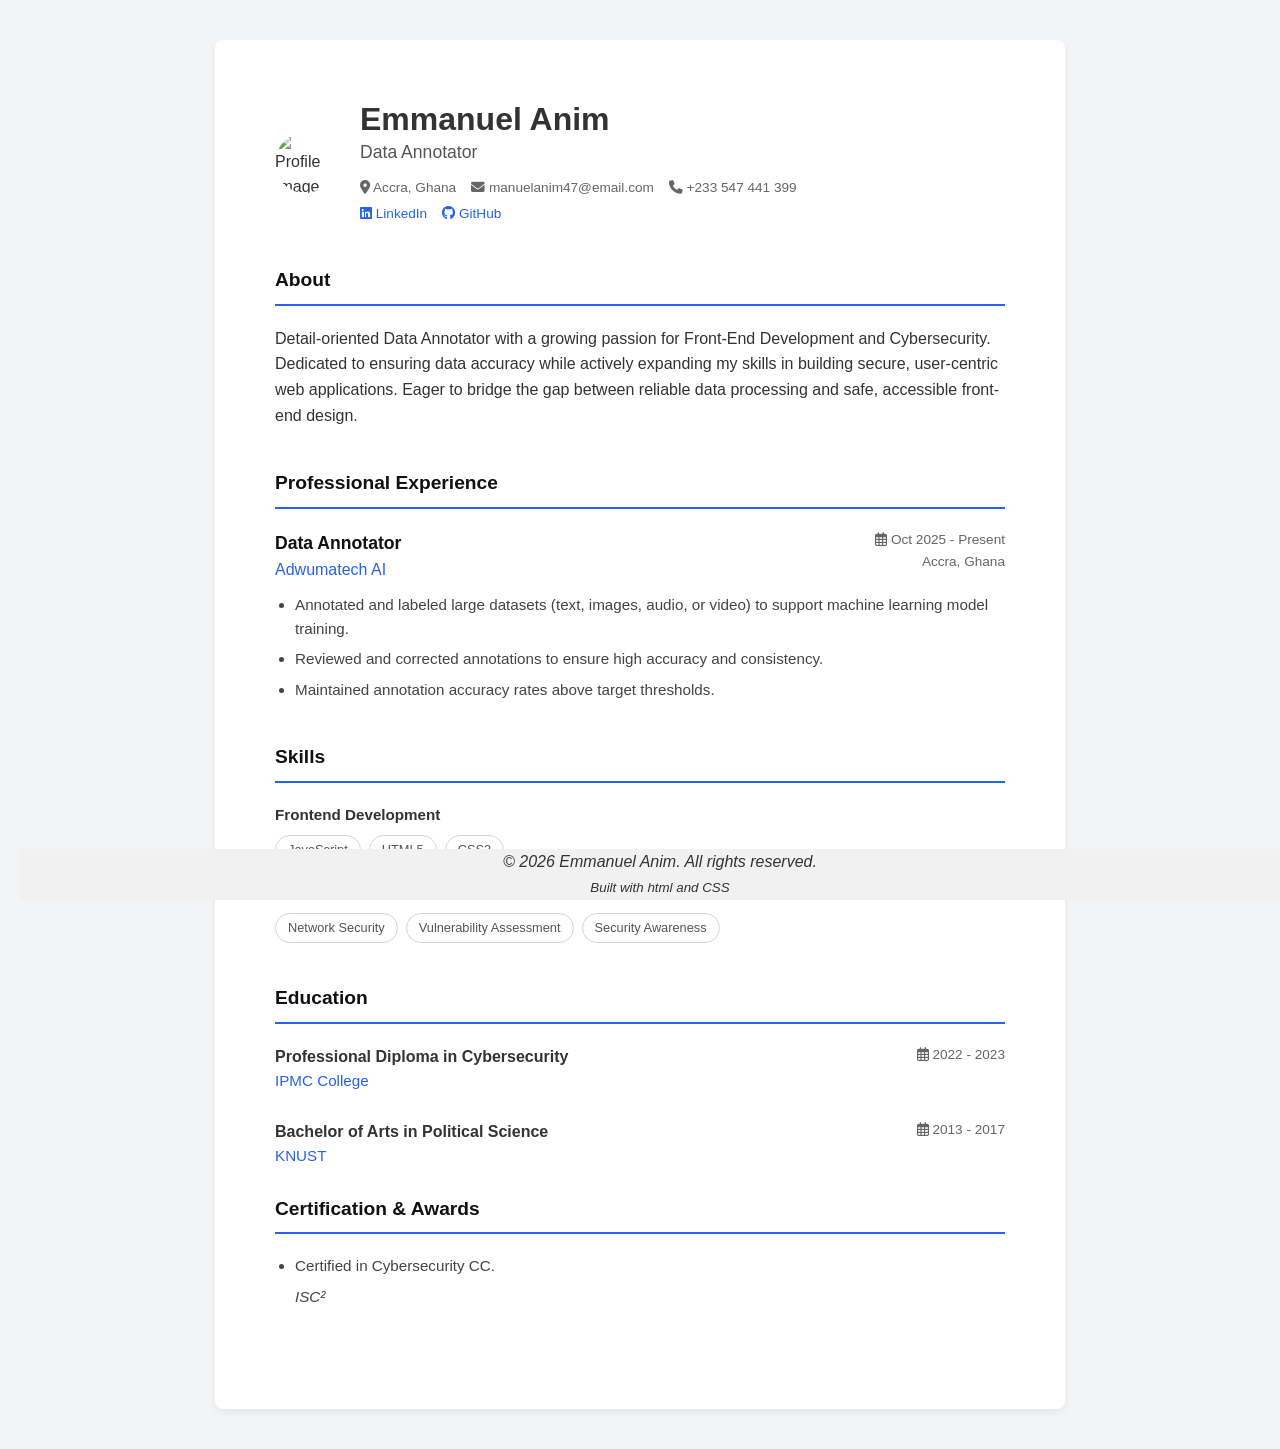
==== index.html @ 9a7db121 "Update index.html" ====
<!DOCTYPE html>
<html lang="en">
<head>
    <meta charset="UTF-8">
    <meta name="viewport" content="width=device-width, initial-scale=1.0">
    <title>Emmanuel Anim - Resume</title>
    <link rel="stylesheet" href="project.css">
    <link rel="stylesheet" href="https://cdnjs.cloudflare.com/ajax/libs/font-awesome/6.4.0/css/all.min.css">
</head>
<body>
    <main class="resume-container">
        
        <header class="profile-header">
            <img src="https://as1.ftcdn.net/v2/jpg/05/69/40/36/1000_F_569403685_wBdRDeIIg52MneGRb82bnbxtpNCKgmqS.jpg" alt="Profile Image" class="profile-img"> 
            <div class="profile-info">
                <h1>Emmanuel Anim</h1>
                <p class="subtitle">Data Annotator</p>
                
                <div class="contact-links">
                    <span><i class="fas fa-map-marker-alt"></i> Accra, Ghana</span>
                    <span><i class="fas fa-envelope"></i> manuelanim47@email.com</span>
                    <span><i class="fas fa-phone"></i> +233 547 441 399</span>
                </div>
                
                <div class="social-links">
                    <a href="https://www.linkedin.com/" target="_blank"><i class="fab fa-linkedin"></i> LinkedIn</a>
                    <a href="https://github.com/manuelanim47-dotcom/Emma-Anim.git" target="_blank"><i class="fab fa-github"></i> GitHub</a>
                </div>
            </div>
        </header>

        <section class="resume-section">
            <h2 class="section-title">About</h2>
            <p>Detail-oriented Data Annotator with a growing passion for Front-End Development and Cybersecurity. Dedicated to ensuring data accuracy while actively expanding my skills in building secure, user-centric web applications. Eager to bridge the gap between reliable data processing and safe, accessible front-end design.</p>
        </section>

        <section class="resume-section">
            <h2 class="section-title">Professional Experience</h2>
            
            <div class="experience-item">
                <div class="item-header">
                    <div class="item-title-group">
                        <h3>Data Annotator</h3>
                        <a href="https://www.adwumatech.ai/" target="_blank">Adwumatech AI</a>
                    </div>
                    <div class="item-meta">
                        <span><i class="far fa-calendar-alt"></i> Oct 2025 - Present</span>
                        <span>Accra, Ghana</span>
                    </div>
                </div>
                <ul class="experience-list">
                    <li>Annotated and labeled large datasets (text, images, audio, or video) to support machine learning model training.</li>
                    <li>Reviewed and corrected annotations to ensure high accuracy and consistency.</li>
                    <li>Maintained annotation accuracy rates above target thresholds.</li>
                </ul>
            </div>

        </section>

        <section class="resume-section">
            <h2 class="section-title">Skills</h2>
            
            <div class="skill-category">
                <h4>Frontend Development</h4>
                <div class="tags-container">
                    <span class="tag">JavaScript</span>
                    <span class="tag">HTML5</span>
                    <span class="tag">CSS3</span>
                </div>
            </div>
            <div class="skill-category">
                <h4>Cybersecurity</h4>
                <div class="tags-container">
                    <span class="tag">Network Security</span>
                    <span class="tag">Vulnerability Assessment</span>
                    <span class="tag">Security Awareness</span>
                </div>
            </div>
        </section>

        <section>
            <h2 class="section-title">Education</h2>
            
            <div class="education-item">
                <div class="item-header">
                    <div class="item-title-group">
                        <h4>Professional Diploma in Cybersecurity</h4>
                        <p class="company-link">IPMC College</p>
                    </div>
                    <div class="item-meta">
                        <span><i class="far fa-calendar-alt"></i> 2022 - 2023</span>
                    </div>
                </div>
            </div>
            <div class="education-item">
                <div class="item-header">
                    <div class="item-title-group">
                        <h4>Bachelor of Arts in Political Science</h4>
                        <p class="company-link">KNUST</p>
                    </div>
                    <div class="item-meta">
                        <span><i class="far fa-calendar-alt"></i> 2013 - 2017</span>
                    </div>
                </div>
            </div>
        </section>

        <section class="resume-section">
            <h2 class="section-title">Certification & Awards</h2>
            <div class="experience-item">
                <ul class="experience-list">
                    <li>Certified in Cybersecurity CC.</li>
                    <i>ISC²</i>
                </ul>
            </div>
        </section>

    </main> 

    <footer>
        <p><i>© 2026 Emmanuel Anim. All rights reserved.</i></p>
        <p><small><i>Built with html and CSS</i></small></p>
    </footer>

</body>
</html>
---- project.css ----
/* --- 1. GLOBAL RESET & BASE STYLES --- */
* {
    margin: 0;
    padding: 0;
    box-sizing: border-box;
}

body {
    font-family: 'Segoe UI', Tahoma, Geneva, Verdana, sans-serif;
    background-color: #f3f4f6;
    color: #333;
    line-height: 1.6;
    padding: 40px 20px;
}

a {
    text-decoration: none;
    color: #2563eb;
}

a:hover {
    text-decoration: underline;
}

/* --- 2. MAIN CONTAINER --- */
.resume-container {
    max-width: 850px;
    margin: 0 auto;
    background-color: #ffffff;
    padding: 60px;
    border-radius: 8px;
    box-shadow: 0 4px 6px rgba(0, 0, 0, 0.05);
} 

/* --- 3. REUSABLE COMPONENTS --- */
.section-title {
    font-size: 1.2rem;
    color: #111;
    margin-bottom: 20px;
    padding-bottom: 8px;
    border-bottom: 2px solid #2563eb;
    text-transform: capitalize;
}

.resume-section {
    margin-bottom: 40px;
}

/* --- 4. HEADER STYLES --- */
.profile-header {
    display: flex;
    align-items: center;
    gap: 25px;
    margin-bottom: 40px;
}

.profile-img {
    width: 60px;
    height: 60px;
    border-radius: 50%;
    object-fit: cover;
}

.profile-info h1 {
    font-size: 2rem;
    font-weight: 700;
    line-height: 1.2;
}

.subtitle {
    font-size: 1.1rem;
    color: #555;
    margin-bottom: 10px;
}

.contact-links,
.social-links {
    display: flex;
    flex-wrap: wrap;
    gap: 15px;
    font-size: 0.85rem;
    color: #666;
}

.social-links {
    margin-top: 5px;
}

/* --- 5. EXPERIENCE & EDUCATION STYLES --- */
.item-header {
    display: flex;
    justify-content: space-between;
    align-items: flex-start;
    margin-bottom: 10px;
}

.item-title-group h3 {
    font-size: 1.1rem;
    color: #111;
}

.company-link {
    font-size: 0.95rem;
    color: #2563eb;
}

.item-meta {
    text-align: right;
    font-size: 0.85rem;
    color: #666;
    display: flex;
    flex-direction: column;
}

.experience-list {
    margin-left: 20px;
    font-size: 0.95rem;
    color: #444;
}

.experience-list li {
    margin-bottom: 6px;
}

.experience-item,
.education-item {
    margin-bottom: 25px;
}

/* --- 6. SKILLS & PROJECTS (TAGS) --- */
.skill-category {
    margin-bottom: 15px;
}

.skill-category h4 {
    font-size: 0.95rem;
    margin-bottom: 8px;
    color: #333;
}

.tags-container {
    display: flex;
    flex-wrap: wrap;
    gap: 8px;
}

.tag {
    font-size: 0.8rem;
    color: #555;
    background-color: transparent;
    border: 1px solid #d1d5db;
    padding: 4px 12px;
    border-radius: 20px;
}

/* --- 7. PROJECTS SPECIFIC --- */
.project-item {
    margin-bottom: 25px;
}

.project-header h3 {
    font-size: 1.1rem;
    margin-bottom: 5px;
    display: flex;
    align-items: center;
    gap: 8px;
}

.project-header h3 a {
    font-size: 0.9rem;
    color: #9ca3af;
}

.project-item p {
    font-size: 0.95rem;
    color: #444;
    margin-bottom: 10px;
}

 footer {
    position: fixed;
    bottom: 0;
    width: 100%;
    background: #f1f1f1;
    text-align: center;
  }
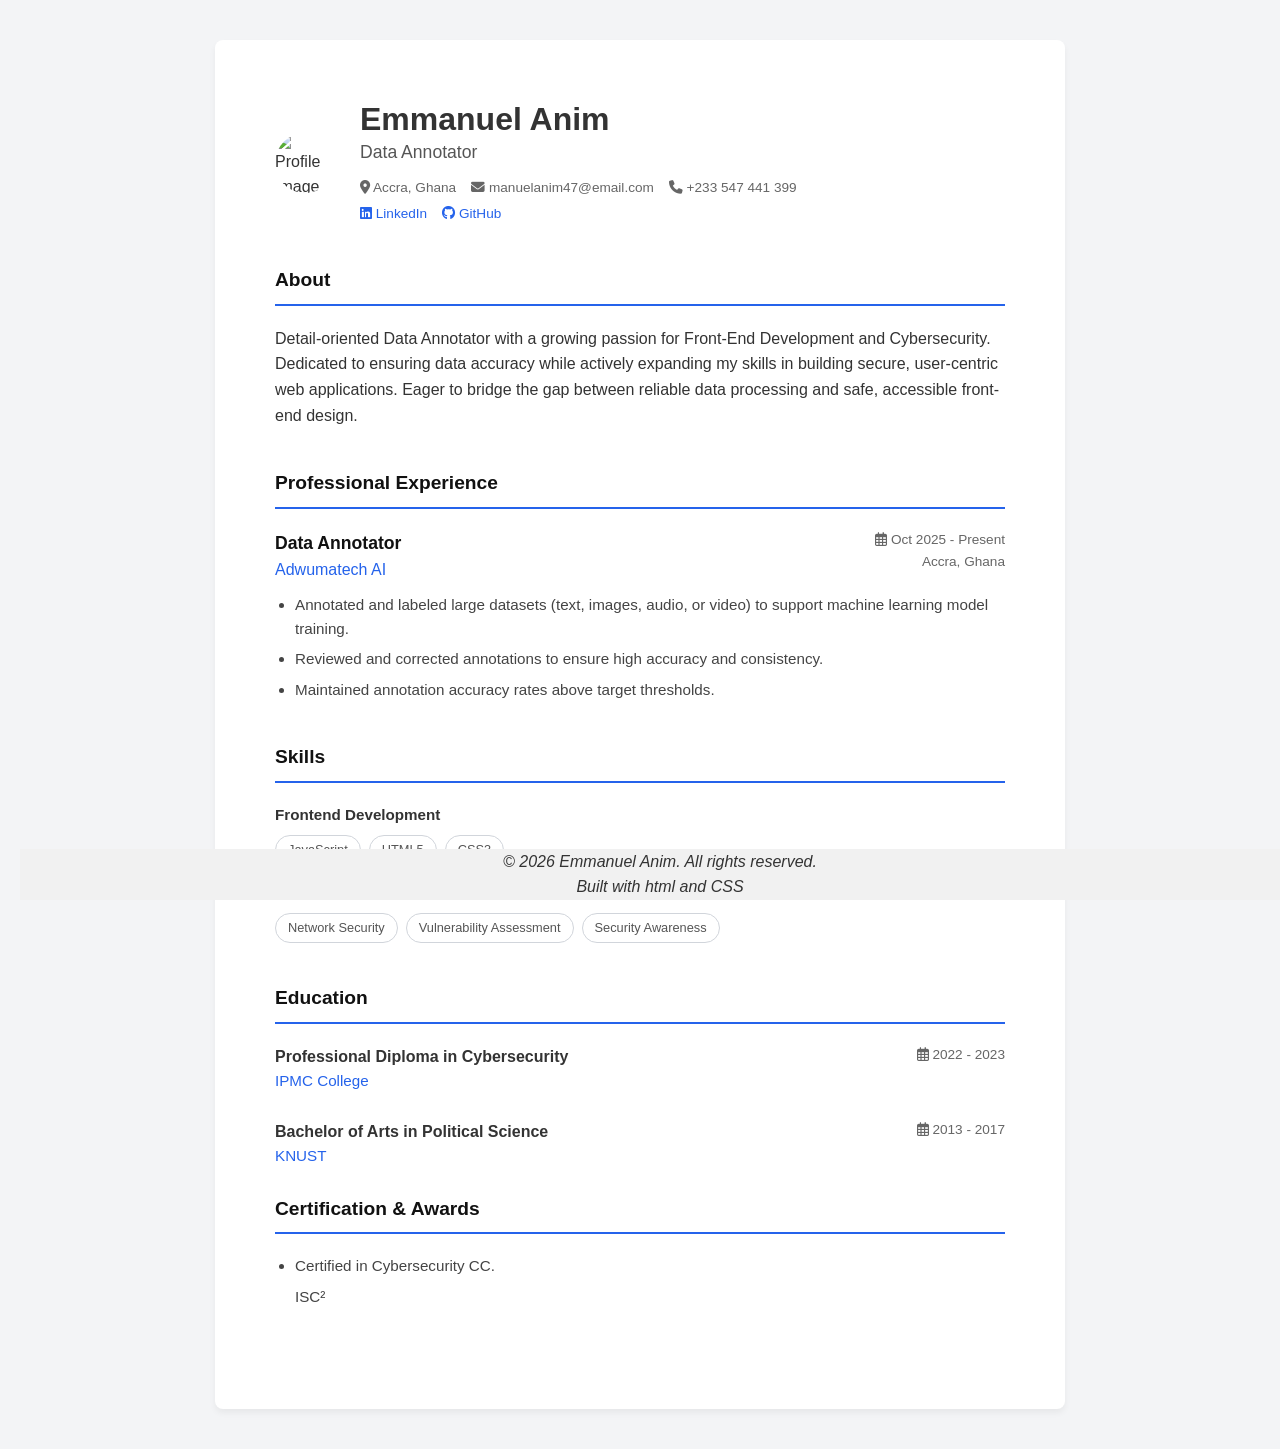
==== commit 5588499e: "Update index.html" ====
--- a/index.html
+++ b/index.html
@@ -110,7 +110,7 @@
             <div class="experience-item">
                 <ul class="experience-list">
                     <li>Certified in Cybersecurity CC.</li>
-                    <i>ISC²</i>
+                    <p>ISC²</p>
                 </ul>
             </div>
         </section>
@@ -119,7 +119,7 @@
 
     <footer>
         <p><i>© 2026 Emmanuel Anim. All rights reserved.</i></p>
-        <p><small><i>Built with html and CSS</i></small></p>
+        <p><i>Built with html and CSS</i></p>
     </footer>
 
 </body>
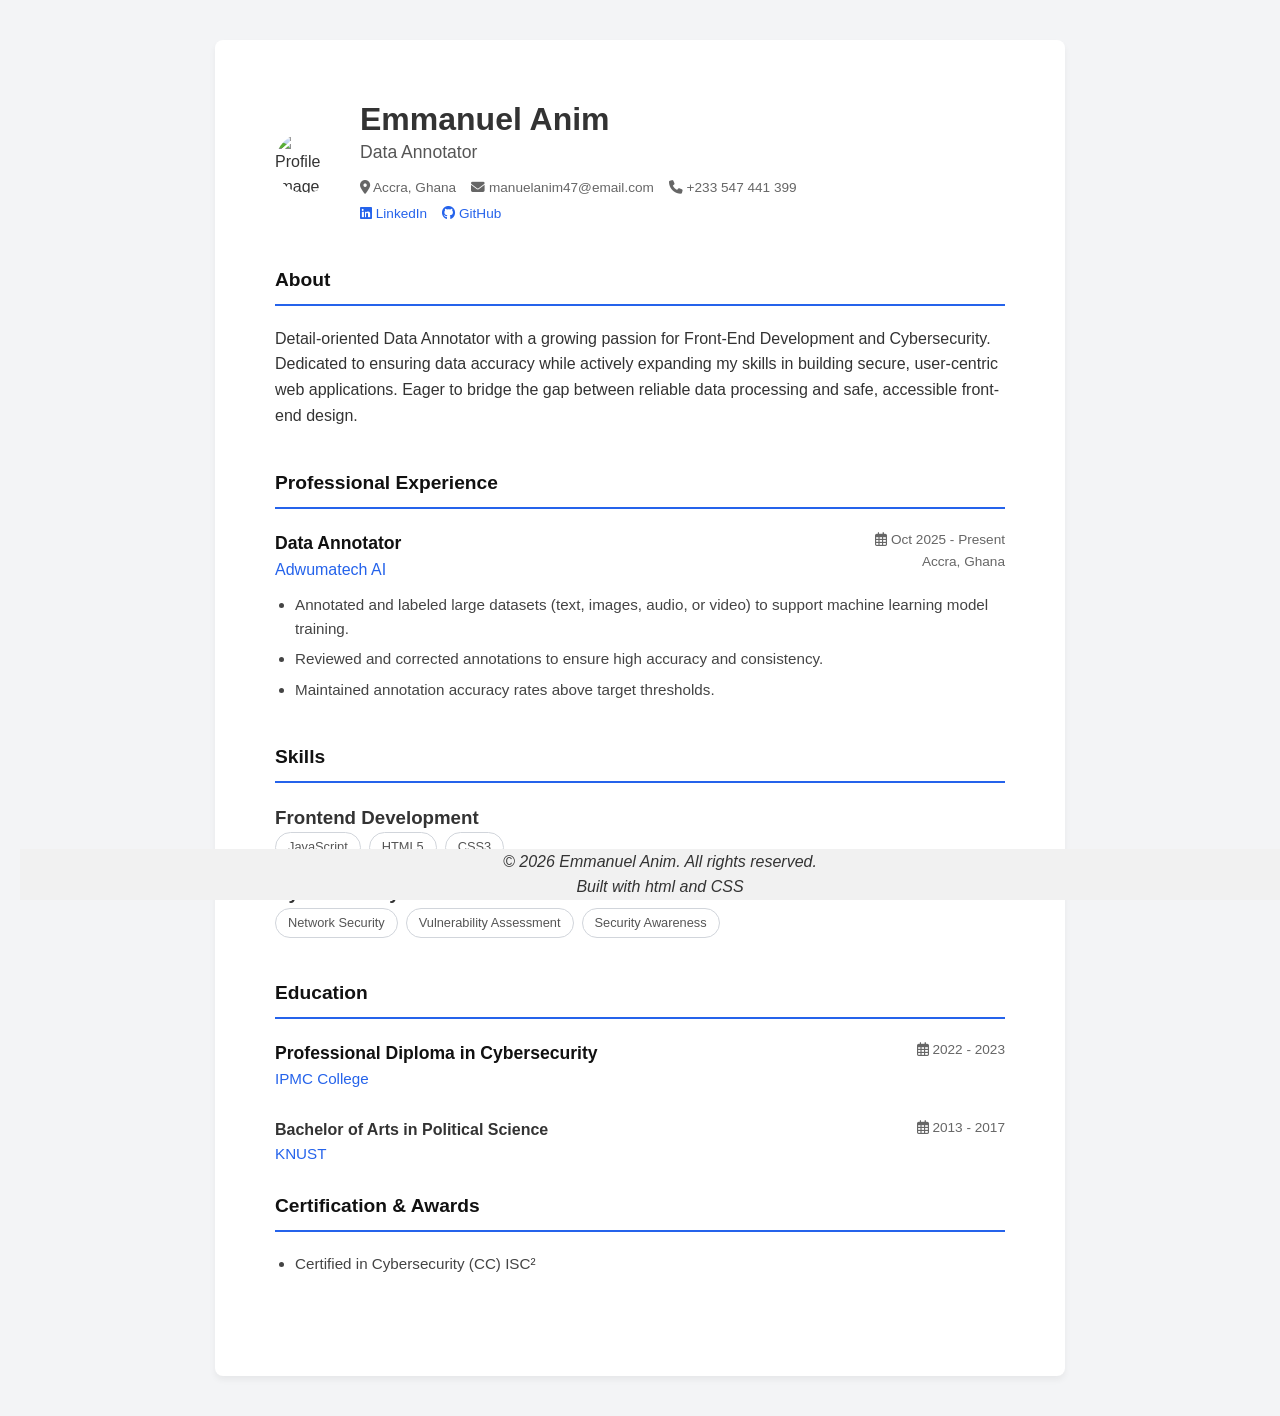
==== commit e07e4950: "Update index.html" ====
--- a/index.html
+++ b/index.html
@@ -61,7 +61,7 @@
             <h2 class="section-title">Skills</h2>
             
             <div class="skill-category">
-                <h4>Frontend Development</h4>
+                <h3>Frontend Development</h3>
                 <div class="tags-container">
                     <span class="tag">JavaScript</span>
                     <span class="tag">HTML5</span>
@@ -69,7 +69,7 @@
                 </div>
             </div>
             <div class="skill-category">
-                <h4>Cybersecurity</h4>
+                <h3>Cybersecurity</h3>
                 <div class="tags-container">
                     <span class="tag">Network Security</span>
                     <span class="tag">Vulnerability Assessment</span>
@@ -84,7 +84,7 @@
             <div class="education-item">
                 <div class="item-header">
                     <div class="item-title-group">
-                        <h4>Professional Diploma in Cybersecurity</h4>
+                        <h3>Professional Diploma in Cybersecurity</h3>
                         <p class="company-link">IPMC College</p>
                     </div>
                     <div class="item-meta">
@@ -109,8 +109,7 @@
             <h2 class="section-title">Certification & Awards</h2>
             <div class="experience-item">
                 <ul class="experience-list">
-                    <li>Certified in Cybersecurity CC.</li>
-                    <p>ISC²</p>
+                    <li>Certified in Cybersecurity (CC) ISC²</li> 
                 </ul>
             </div>
         </section>
